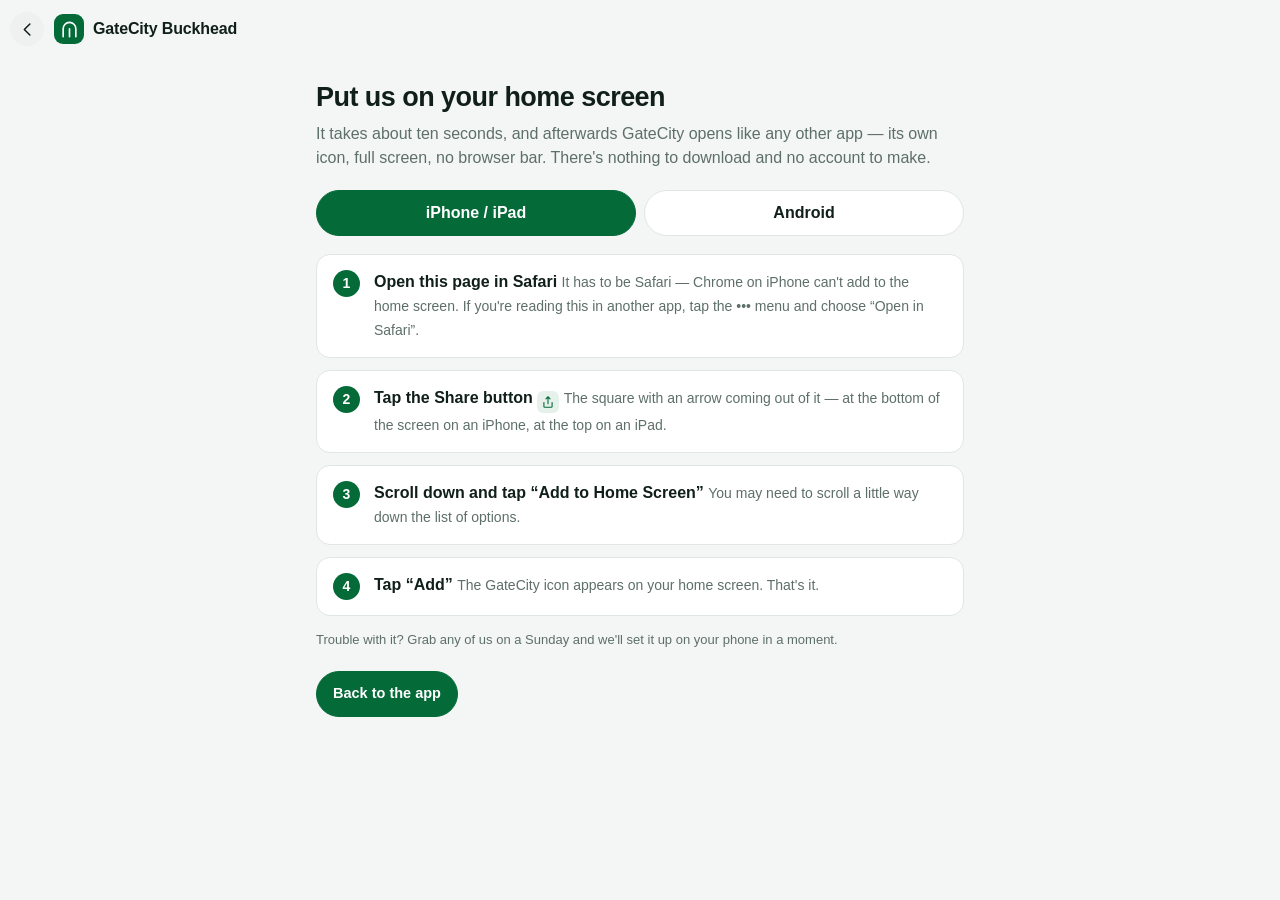
==== docs/install.html @ 4566db21 "Church app v1: PWA with 125-sermon library, teaching PDFs, install flow A home-screen web app for th" ====
<!DOCTYPE html>
<html lang="en">
<head>
<meta charset="utf-8">
<meta name="viewport" content="width=device-width, initial-scale=1, viewport-fit=cover">
<title>Add GateCity to your home screen</title>
<meta name="theme-color" content="#046A38" media="(prefers-color-scheme: light)">
<meta name="theme-color" content="#0b1310" media="(prefers-color-scheme: dark)">
<link rel="apple-touch-icon" href="icons/apple-touch-icon.png">
<link rel="icon" href="icons/icon-192.png">
<link rel="stylesheet" href="app.css">
<style>
  body { padding-bottom: 40px; }
  .steps { counter-reset: step; display: flex; flex-direction: column; gap: 12px; margin-top: 18px; }
  .step {
    display: flex; gap: 14px; align-items: flex-start;
    background: var(--surface); border: 1px solid var(--line);
    border-radius: 14px; padding: 15px 16px;
  }
  .step::before {
    counter-increment: step; content: counter(step);
    display: grid; place-items: center; flex: none;
    width: 27px; height: 27px; border-radius: 50%;
    background: var(--brand); color: var(--on-brand);
    font-size: 14px; font-weight: 750;
  }
  .step p { margin: 0; }
  .step .t { font-weight: 680; }
  .step .d { color: var(--muted); font-size: 14px; margin-top: 3px; }
  .glyph {
    display: inline-grid; place-items: center;
    width: 22px; height: 22px; vertical-align: -6px;
    border-radius: 6px; background: var(--brand-soft); color: var(--brand);
  }
  .glyph svg { width: 14px; height: 14px; }
  .tabs { display: flex; gap: 8px; margin-top: 20px; }
  .tabs button {
    flex: 1; padding: 10px; border-radius: 999px; cursor: pointer;
    border: 1px solid var(--line); background: var(--surface); font-weight: 650;
  }
  .tabs button[aria-pressed="true"] { background: var(--brand); border-color: var(--brand); color: var(--on-brand); }
</style>
</head>
<body>

<header class="topbar">
  <a class="back" href="index.html" aria-label="Back to the app">
    <svg viewBox="0 0 24 24"><path d="M15 5l-7 7 7 7"/></svg>
  </a>
  <div class="brand">
    <span class="mark" aria-hidden="true">
      <svg viewBox="0 0 24 24"><path d="M4 21V11a8 8 0 0 1 16 0v10M12 21V11"/></svg>
    </span>
    <span class="wordmark">GateCity <b>Buckhead</b></span>
  </div>
</header>

<main>
  <h1>Put us on your home screen</h1>
  <p class="sub">It takes about ten seconds, and afterwards GateCity opens like
  any other app — its own icon, full screen, no browser bar. There's nothing to
  download and no account to make.</p>

  <div class="tabs" role="group" aria-label="Choose your phone">
    <button id="tabIos" aria-pressed="true">iPhone / iPad</button>
    <button id="tabAndroid" aria-pressed="false">Android</button>
  </div>

  <div id="ios">
    <div class="steps">
      <div class="step"><p>
        <span class="t">Open this page in Safari</span>
        <span class="d">It has to be Safari — Chrome on iPhone can't add to the
        home screen. If you're reading this in another app, tap the ••• menu and
        choose “Open in Safari”.</span>
      </p></div>
      <div class="step"><p>
        <span class="t">Tap the Share button
          <span class="glyph"><svg viewBox="0 0 24 24" fill="none" stroke="currentColor" stroke-width="2"
            stroke-linecap="round" stroke-linejoin="round"><path d="M12 15V3M8.5 6.5 12 3l3.5 3.5"/>
            <path d="M5 13v6.5A1.5 1.5 0 0 0 6.5 21h11a1.5 1.5 0 0 0 1.5-1.5V13"/></svg></span>
        </span>
        <span class="d">The square with an arrow coming out of it — at the bottom
        of the screen on an iPhone, at the top on an iPad.</span>
      </p></div>
      <div class="step"><p>
        <span class="t">Scroll down and tap “Add to Home Screen”</span>
        <span class="d">You may need to scroll a little way down the list of options.</span>
      </p></div>
      <div class="step"><p>
        <span class="t">Tap “Add”</span>
        <span class="d">The GateCity icon appears on your home screen. That's it.</span>
      </p></div>
    </div>
  </div>

  <div id="android" hidden>
    <div class="steps">
      <div class="step"><p>
        <span class="t">Open this page in Chrome</span>
      </p></div>
      <div class="step"><p>
        <span class="t">Tap the ⋮ menu, top right</span>
      </p></div>
      <div class="step"><p>
        <span class="t">Tap “Install app” or “Add to Home screen”</span>
        <span class="d">Chrome sometimes offers this as a banner at the bottom
        of the screen instead — either one works.</span>
      </p></div>
    </div>
  </div>

  <p class="note">Trouble with it? Grab any of us on a Sunday and we'll set it
  up on your phone in a moment.</p>

  <p style="margin-top:22px">
    <a class="btn primary" href="index.html">Back to the app</a>
  </p>
</main>

<script>
  const ios = document.getElementById("ios");
  const android = document.getElementById("android");
  const tabIos = document.getElementById("tabIos");
  const tabAndroid = document.getElementById("tabAndroid");

  function show(which) {
    const onIos = which === "ios";
    ios.hidden = !onIos;
    android.hidden = onIos;
    tabIos.setAttribute("aria-pressed", String(onIos));
    tabAndroid.setAttribute("aria-pressed", String(!onIos));
  }
  tabIos.addEventListener("click", () => show("ios"));
  tabAndroid.addEventListener("click", () => show("android"));

  // Open on the tab that matches the phone in the reader's hand.
  if (/android/i.test(navigator.userAgent)) show("android");
</script>
</body>
</html>
---- docs/app.css ----
/* GateCity Buckhead app — mobile-first, installs to the home screen.
   Light is the default because most of the congregation reads it in daylight;
   dark follows the phone's setting. Every colour is a token so the two stay
   in step. */

:root {
  --bg: #f4f6f5;
  --surface: #ffffff;
  --surface-2: #eef1ef;
  --text: #101f19;
  --muted: #5d6f68;
  --brand: #046a38;
  --brand-soft: #e6f1ec;
  --on-brand: #ffffff;
  --gold: #b08814;
  --line: #e0e6e3;
  --shadow: 0 1px 2px rgba(16, 31, 25, .06), 0 8px 24px rgba(16, 31, 25, .06);
  --radius: 16px;
  --tab-h: 62px;
}

@media (prefers-color-scheme: dark) {
  :root {
    --bg: #0b1310;
    --surface: #121d18;
    --surface-2: #18261f;
    --text: #e9f1ec;
    --muted: #8fa79c;
    --brand: #2fa870;
    --brand-soft: #14271e;
    --on-brand: #04140d;
    --gold: #d9b452;
    --line: #1f2f27;
    --shadow: 0 1px 2px rgba(0, 0, 0, .4), 0 10px 28px rgba(0, 0, 0, .35);
  }
}

* { box-sizing: border-box; }

html, body {
  margin: 0;
  background: var(--bg);
  color: var(--text);
  font: 16px/1.5 -apple-system, BlinkMacSystemFont, "Segoe UI", Roboto, "Helvetica Neue", sans-serif;
  -webkit-font-smoothing: antialiased;
  overscroll-behavior-y: none;
}

body {
  padding-bottom: calc(var(--tab-h) + env(safe-area-inset-bottom));
}

a { color: inherit; text-decoration: none; }
button { font: inherit; color: inherit; }

svg { fill: none; stroke: currentColor; stroke-width: 1.9; stroke-linecap: round; stroke-linejoin: round; }

/* ---------- top bar ---------- */

.topbar {
  position: sticky;
  top: 0;
  z-index: 20;
  display: flex;
  align-items: center;
  gap: 10px;
  padding: calc(env(safe-area-inset-top) + 12px) 16px 12px;
  background: color-mix(in srgb, var(--bg) 88%, transparent);
  backdrop-filter: saturate(1.6) blur(14px);
  border-bottom: 1px solid transparent;
  transition: border-color .2s;
}
.topbar.scrolled { border-bottom-color: var(--line); }

.brand { display: flex; align-items: center; gap: 9px; min-width: 0; }
.mark {
  display: grid;
  place-items: center;
  width: 30px; height: 30px;
  border-radius: 9px;
  background: var(--brand);
  color: var(--on-brand);
  flex: none;
}
.mark svg { width: 19px; height: 19px; stroke-width: 2.1; }
.wordmark { font-size: 16px; font-weight: 600; letter-spacing: -.01em; }
.wordmark b { font-weight: 800; }

.back {
  display: grid; place-items: center;
  width: 34px; height: 34px;
  margin-left: -6px;
  border: 0; border-radius: 50%;
  background: var(--surface-2);
  cursor: pointer;
}
/* `display: grid` above outranks the browser's own `[hidden] { display: none }`,
   so the attribute needs saying again here or the button never hides. */
.back[hidden] { display: none; }
.back svg { width: 19px; height: 19px; }

/* ---------- layout ---------- */

main { max-width: 680px; margin: 0 auto; padding: 4px 16px 32px; outline: none; }

h1 { font-size: 27px; font-weight: 800; letter-spacing: -.02em; margin: 14px 0 4px; }
h2 { font-size: 19px; font-weight: 750; letter-spacing: -.01em; margin: 28px 0 12px; }
.sub { color: var(--muted); margin: 0 0 4px; }

.section-head {
  display: flex; align-items: baseline; justify-content: space-between; gap: 12px;
  margin: 28px 0 12px;
}
.section-head h2 { margin: 0; }
.section-head a { color: var(--brand); font-size: 14px; font-weight: 650; }

.eyebrow {
  font-size: 12px; font-weight: 750; letter-spacing: .08em; text-transform: uppercase;
  color: var(--brand);
}

/* ---------- cards ---------- */

.card {
  background: var(--surface);
  border: 1px solid var(--line);
  border-radius: var(--radius);
  box-shadow: var(--shadow);
  overflow: hidden;
}

.thumb {
  position: relative;
  display: block;
  aspect-ratio: 16 / 9;
  background: var(--surface-2);
  overflow: hidden;
}
.thumb img { width: 100%; height: 100%; object-fit: cover; display: block; }
.thumb::after {
  content: "";
  position: absolute; inset: 0;
  background: linear-gradient(180deg, transparent 45%, rgba(0, 0, 0, .62));
}
.thumb .play {
  position: absolute; left: 14px; bottom: 12px; z-index: 2;
  display: grid; place-items: center;
  width: 42px; height: 42px;
  border-radius: 50%;
  background: rgba(255, 255, 255, .94);
  color: #0d1a14;
}
.thumb .play svg { width: 18px; height: 18px; fill: currentColor; stroke: none; margin-left: 2px; }
.thumb .badge {
  position: absolute; top: 10px; left: 10px; z-index: 2;
  padding: 4px 9px; border-radius: 999px;
  background: rgba(4, 106, 56, .93); color: #fff;
  font-size: 11px; font-weight: 750; letter-spacing: .04em; text-transform: uppercase;
}

/* These are <span>s so they can sit inside an <a>; without display:block the
   padding and background paint as inline fragments and leave stray pills. */
.card, .card > .thumb, .card-body { display: block; }
.card-body { padding: 14px 16px 16px; }
.card-body .meta { display: block; color: var(--muted); font-size: 13.5px; }
.card-body h3 { margin: 3px 0 0; font-size: 17.5px; font-weight: 720; letter-spacing: -.01em; line-height: 1.32; }

/* ---------- sermon rows ---------- */

.rows { display: flex; flex-direction: column; gap: 10px; }

.row {
  display: flex; gap: 12px; align-items: center;
  padding: 9px;
  background: var(--surface);
  border: 1px solid var(--line);
  border-radius: 13px;
}
.row:active { background: var(--surface-2); }
.row .rt {
  position: relative;
  width: 108px; flex: none;
  aspect-ratio: 16 / 9;
  border-radius: 8px; overflow: hidden;
  background: var(--surface-2);
}
.row .rt img { width: 100%; height: 100%; object-fit: cover; display: block; }
.row .info { min-width: 0; }
.row .rt, .row .info { display: block; }
.row .info .meta { display: block; color: var(--muted); font-size: 12.5px; }
.row .info h3 {
  margin: 2px 0 0; font-size: 15px; font-weight: 660; line-height: 1.34;
  display: -webkit-box; -webkit-line-clamp: 2; -webkit-box-orient: vertical; overflow: hidden;
}

/* ---------- series grid ---------- */

.grid { display: grid; grid-template-columns: repeat(2, 1fr); gap: 12px; }
@media (min-width: 560px) { .grid { grid-template-columns: repeat(3, 1fr); } }

.series-card {
  background: var(--surface);
  border: 1px solid var(--line);
  border-radius: 14px;
  padding: 14px;
  display: flex; flex-direction: column; gap: 6px;
  min-height: 108px;
}
.series-card .st { font-weight: 730; letter-spacing: -.01em; line-height: 1.28; }
.series-card .sm { color: var(--muted); font-size: 12.5px; margin-top: auto; }
.series-card.current { border-color: var(--brand); background: var(--brand-soft); }

/* ---------- pills / chips ---------- */

.chips { display: flex; gap: 8px; flex-wrap: wrap; margin: 14px 0 4px; }
.chip {
  padding: 7px 13px;
  border: 1px solid var(--line);
  border-radius: 999px;
  background: var(--surface);
  font-size: 13.5px; font-weight: 620;
  cursor: pointer;
}
.chip[aria-pressed="true"] {
  background: var(--brand); border-color: var(--brand); color: var(--on-brand);
}

/* ---------- quick links ---------- */

.quick { display: grid; grid-template-columns: repeat(2, 1fr); gap: 10px; }
.quick a {
  display: flex; align-items: center; gap: 11px;
  padding: 13px 14px;
  background: var(--surface);
  border: 1px solid var(--line);
  border-radius: 13px;
}
.quick .qi {
  display: grid; place-items: center;
  width: 34px; height: 34px; flex: none;
  border-radius: 10px;
  background: var(--brand-soft);
  color: var(--brand);
}
.quick .qi svg { width: 18px; height: 18px; }
.quick .qt { font-weight: 660; font-size: 14.5px; line-height: 1.25; }
.quick .qn { color: var(--muted); font-size: 12px; }

/* ---------- info list ---------- */

.info-list { display: flex; flex-direction: column; }
.info-list .item {
  display: flex; gap: 13px; align-items: flex-start;
  padding: 14px 16px;
  border-bottom: 1px solid var(--line);
}
.info-list .item:last-child { border-bottom: 0; }
.info-list .k { font-weight: 660; }
.info-list .v { color: var(--muted); font-size: 14px; }
/* An inline SVG with no intrinsic size stretches to fill a flex row, so pin it. */
.info-list .item > svg {
  width: 21px; height: 21px; flex: none;
  margin-top: 1px; color: var(--brand);
}

/* ---------- player ---------- */

.player {
  position: relative;
  aspect-ratio: 16 / 9;
  background: #000;
  border-radius: var(--radius);
  overflow: hidden;
  margin-top: 8px;
}
.player iframe { position: absolute; inset: 0; width: 100%; height: 100%; border: 0; }

.actions { display: flex; gap: 10px; flex-wrap: wrap; margin-top: 16px; }
.btn {
  display: inline-flex; align-items: center; gap: 8px;
  padding: 11px 16px;
  border: 1px solid var(--line); border-radius: 999px;
  background: var(--surface);
  font-size: 14.5px; font-weight: 660;
  cursor: pointer;
}
.btn svg { width: 17px; height: 17px; }
.btn.primary { background: var(--brand); border-color: var(--brand); color: var(--on-brand); }

/* ---------- search ---------- */

.search {
  display: flex; align-items: center; gap: 9px;
  padding: 11px 14px;
  background: var(--surface);
  border: 1px solid var(--line);
  border-radius: 12px;
  margin-top: 4px;
}
.search svg { width: 18px; height: 18px; color: var(--muted); flex: none; }
.search input {
  border: 0; outline: none; background: none; width: 100%;
  font: inherit; color: var(--text);
}

/* ---------- misc ---------- */

.empty {
  text-align: center;
  padding: 36px 22px;
  color: var(--muted);
  background: var(--surface);
  border: 1px dashed var(--line);
  border-radius: var(--radius);
}
.empty b { color: var(--text); display: block; margin-bottom: 6px; font-size: 16px; }

.note { color: var(--muted); font-size: 13px; margin-top: 14px; }

.banner {
  display: flex; gap: 12px; align-items: center;
  padding: 13px 15px;
  background: var(--brand-soft);
  border: 1px solid color-mix(in srgb, var(--brand) 30%, transparent);
  border-radius: 13px;
  margin-top: 16px;
  font-size: 14px;
}
.banner .bx { margin-left: auto; border: 0; background: none; color: var(--muted); cursor: pointer; padding: 4px; }

.skeleton {
  background: linear-gradient(90deg, var(--surface-2) 25%, var(--surface) 37%, var(--surface-2) 63%);
  background-size: 400% 100%;
  animation: sk 1.3s ease infinite;
  border-radius: var(--radius);
}
@keyframes sk { 0% { background-position: 100% 50%; } 100% { background-position: 0 50%; } }

@media (prefers-reduced-motion: reduce) {
  * { animation-duration: .01ms !important; transition-duration: .01ms !important; }
}

/* ---------- tab bar ---------- */

.tabbar {
  position: fixed; left: 0; right: 0; bottom: 0; z-index: 30;
  display: grid; grid-template-columns: repeat(4, 1fr);
  padding-bottom: env(safe-area-inset-bottom);
  background: color-mix(in srgb, var(--surface) 92%, transparent);
  backdrop-filter: saturate(1.6) blur(16px);
  border-top: 1px solid var(--line);
}
.tabbar a {
  display: flex; flex-direction: column; align-items: center; justify-content: center; gap: 3px;
  height: var(--tab-h);
  color: var(--muted);
  font-size: 11px; font-weight: 620;
}
.tabbar a svg { width: 22px; height: 22px; }
.tabbar a.on { color: var(--brand); }
.tabbar a.on svg { stroke-width: 2.2; }
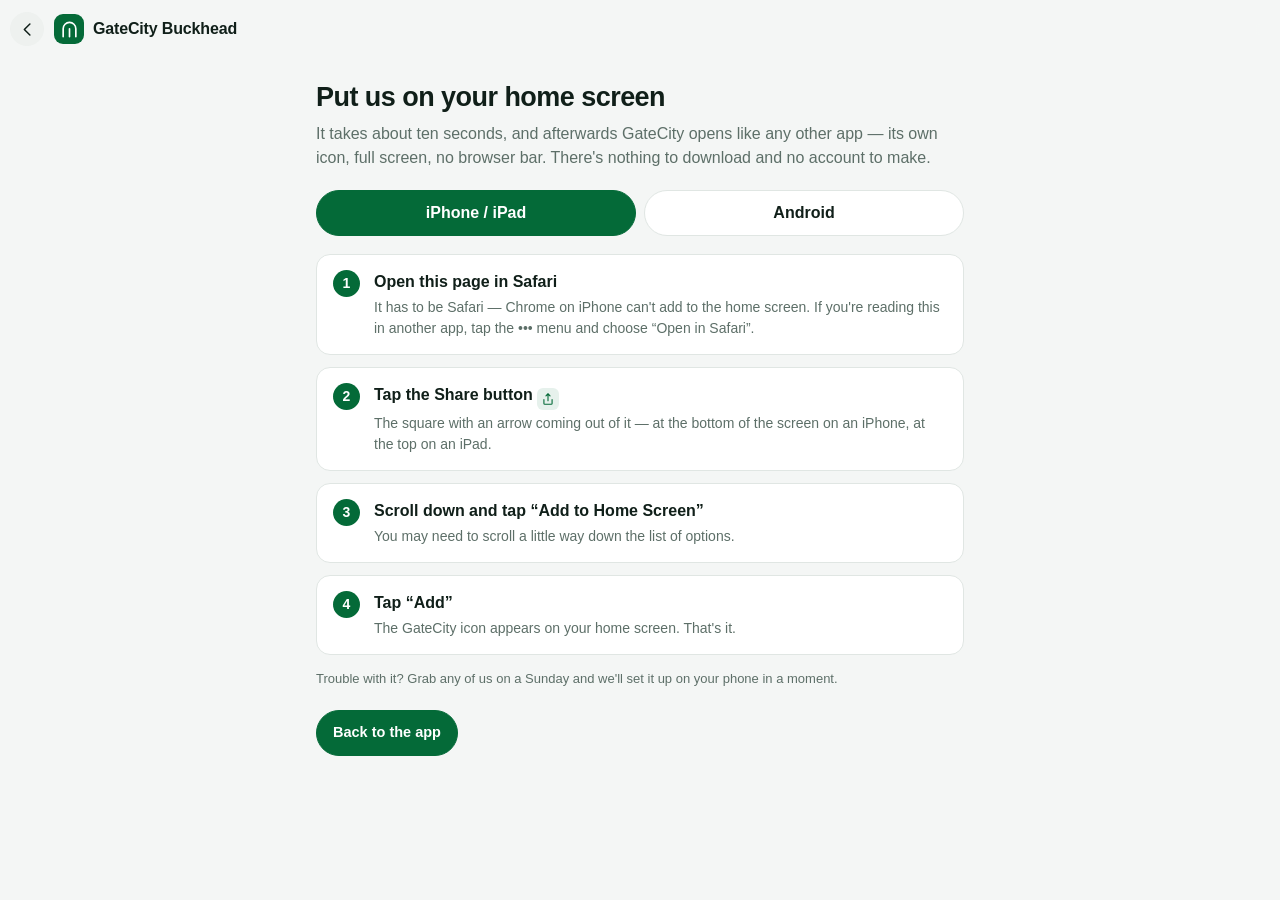
==== commit 6d4866ef: "Fix install-step layout; version install.html + manifest in the shell hash The install guide's step " ====
--- a/docs/install.html
+++ b/docs/install.html
@@ -25,6 +25,9 @@
     font-size: 14px; font-weight: 750;
   }
   .step p { margin: 0; }
+  /* Both are spans so they can sit in one <p>; without this the description
+     runs on from the title as a single paragraph. */
+  .step .t, .step .d { display: block; }
   .step .t { font-weight: 680; }
   .step .d { color: var(--muted); font-size: 14px; margin-top: 3px; }
   .glyph {
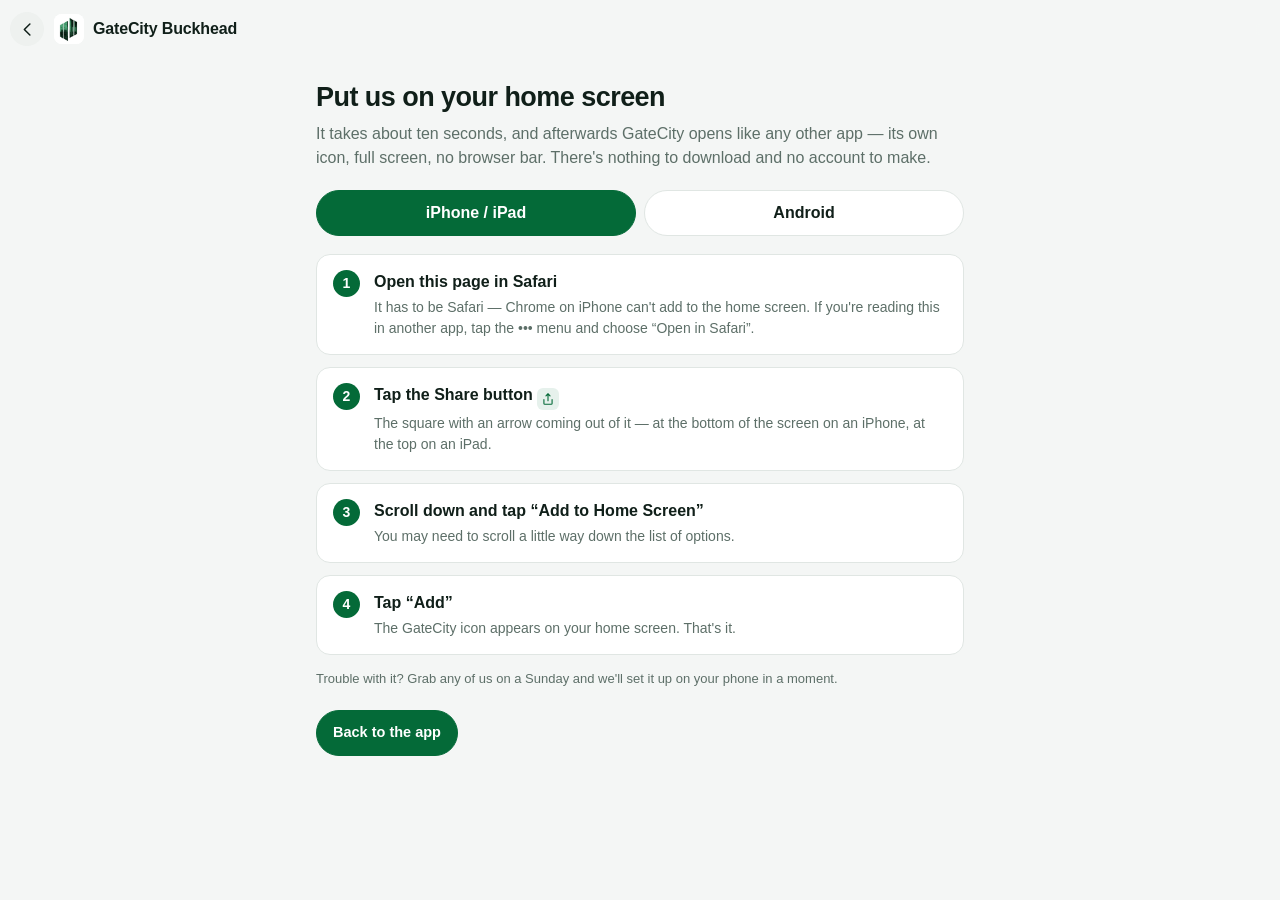
==== commit cf5f7d6a: "Use the church's real gate mark for the icon, header, and link previews The home-screen icon was a p" ====
--- a/docs/install.html
+++ b/docs/install.html
@@ -51,9 +51,7 @@
     <svg viewBox="0 0 24 24"><path d="M15 5l-7 7 7 7"/></svg>
   </a>
   <div class="brand">
-    <span class="mark" aria-hidden="true">
-      <svg viewBox="0 0 24 24"><path d="M4 21V11a8 8 0 0 1 16 0v10M12 21V11"/></svg>
-    </span>
+    <img class="mark" src="icons/icon-192.png" alt="" width="30" height="30">
     <span class="wordmark">GateCity <b>Buckhead</b></span>
   </div>
 </header>
--- a/docs/app.css
+++ b/docs/app.css
@@ -73,16 +73,15 @@
 .topbar.scrolled { border-bottom-color: var(--line); }
 
 .brand { display: flex; align-items: center; gap: 9px; min-width: 0; }
+/* The church's own gate mark. It's emerald-on-white artwork, so it keeps a
+   white chip behind it in dark mode rather than vanishing into the header. */
 .mark {
-  display: grid;
-  place-items: center;
   width: 30px; height: 30px;
-  border-radius: 9px;
-  background: var(--brand);
-  color: var(--on-brand);
+  border-radius: 8px;
+  background: #fff;
+  object-fit: contain;
   flex: none;
 }
-.mark svg { width: 19px; height: 19px; stroke-width: 2.1; }
 .wordmark { font-size: 16px; font-weight: 600; letter-spacing: -.01em; }
 .wordmark b { font-weight: 800; }
 
